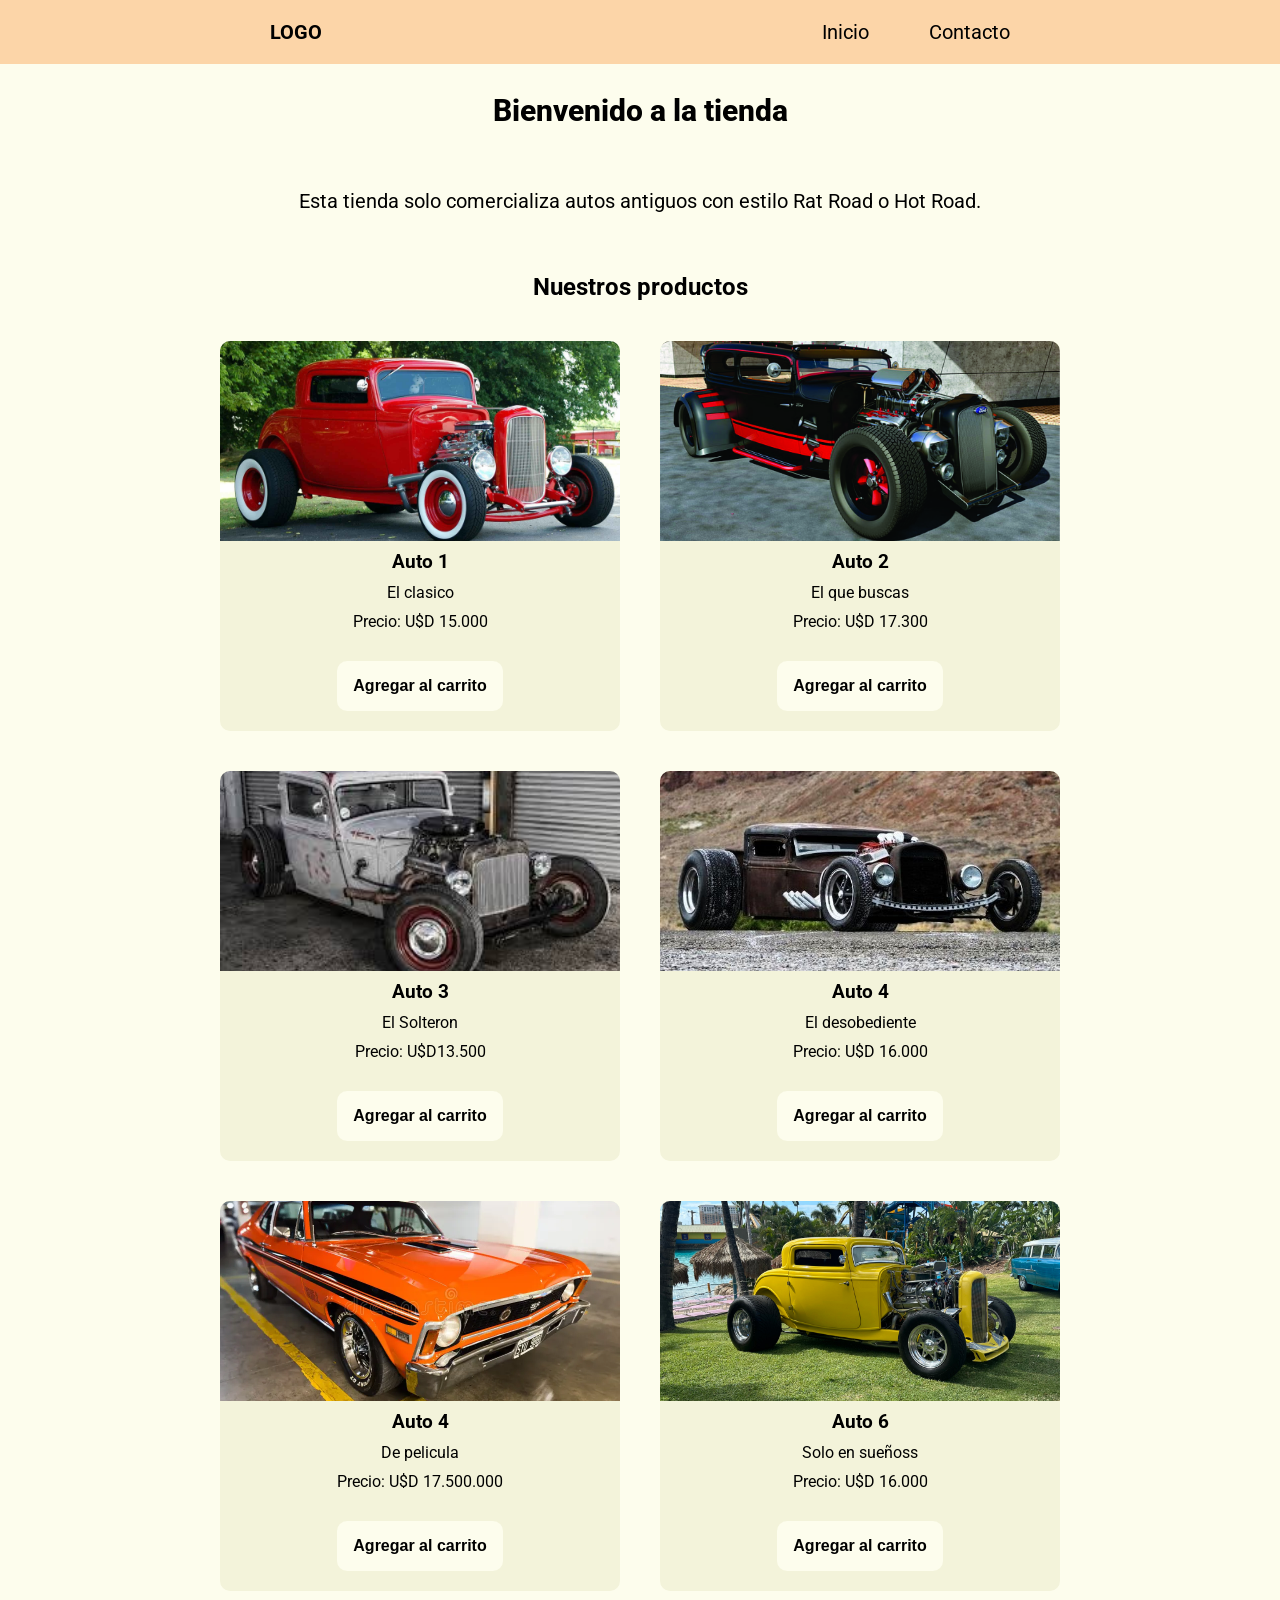
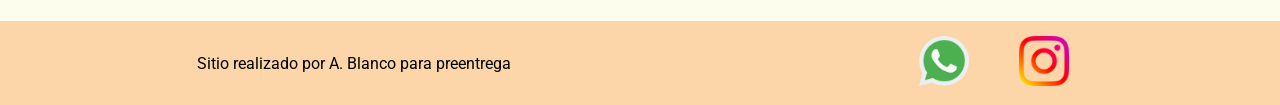
==== index.html @ 312680ef "iniciaa proyecto" ====
<!doctype html>
<html lang="en">
  <head>
    <meta charset="UTF-8" />
    <meta name="viewport" content="width=device-width, initial-scale=1.0" />
    <link rel="preconnect" href="https://fonts.googleapis.com" />
    <link rel="preconnect" href="https://fonts.gstatic.com" crossorigin />
    <link
      href="https://fonts.googleapis.com/css2?family=Roboto:ital,wght@0,100..900;1,100..900&display=swap"
      rel="stylesheet"
    />
    <link rel="stylesheet" href="./css/styles.css" />
    <title>Document</title>
  </head>

  <body>
    <header>
      <div class="div-logo"><a class="logo" href="./index.html">LOGO</a></div>
      <nav class="header-nav">
        <ul>
          <li>
            <a href="./index.html">Inicio</a>
          </li>
          <li>
            <a href="./pages/contacto.html">Contacto</a>
          </li>
        </ul>
      </nav>
    </header>

    <main>
      <h1 class="titulo-home text-primary">Bienvenido a la tienda</h1>
      <p class="parrafo text-dark">
        Esta tienda solo comercializa autos antiguos con estilo Rat Road o Hot
        Road.
      </p>
      <section>
        <h2 class="titulo-prductos">Nuestros productos</h2>
        <div class="contenedor-tarjetas">
          <article class="card text-dark">
            <img src="./img/auto1.jpg" alt="Auto 1" />
            <h3>Auto 1</h3>
            <p>El clasico</p>
            <p>Precio: U$D 15.000</p>
            <button class="btn bg-primary text-dark">Agregar al carrito</button>
          </article>

          <article class="card text-dark">
            <img src="./img/auto2.jpg" alt="Auto 2" />
            <h3>Auto 2</h3>
            <p>El que buscas</p>
            <p>Precio: U$D 17.300</p>
            <button class="btn bg-primary text-dark">Agregar al carrito</button>
          </article>

          <article class="card text-dark">
            <img src="./img/auto3.jpg" alt="Auto 3" />
            <h3>Auto 3</h3>
            <p>El Solteron</p>
            <p>Precio: U$D13.500</p>
            <button class="btn bg-primary text-dark">Agregar al carrito</button>
          </article>

          <article class="card text-dark">
            <img src="./img/auto4.jpg" alt="Auto 4" />
            <h3>Auto 4</h3>
            <p>El desobediente</p>
            <p>Precio: U$D 16.000</p>
            <button class="btn bg-primary text-dark">Agregar al carrito</button>
          </article>

          <article class="card text-dark">
            <img src="./img/auto5.jpg" alt="Auto 5" />
            <h3>Auto 4</h3>
            <p>De pelicula</p>
            <p>Precio: U$D 17.500.000</p>
            <button class="btn bg-primary text-dark">Agregar al carrito</button>
          </article>

          <article class="card text-dark">
            <img src="./img/auto6.jpg" alt="Auto 6" />
            <h3>Auto 6</h3>
            <p>Solo en sueñoss</p>
            <p>Precio: U$D 16.000</p>
            <button class="btn bg-primary text-dark">Agregar al carrito</button>
          </article>
        </div>
      </section>
    </main>
    <footer>
      <p>Sitio realizado por A. Blanco para preentrega</p>
      <nav>
        <ul class="footer-list">
          <li><img src="./img/whatsapp.png" alt="logo de whatsapp" /></li>
          <li><img src="./img/instagram.png" alt="logo de instagram" /></li>
        </ul>
      </nav>
    </footer>
  </body>
</html>
---- css/styles.css ----
* {
  margin: 0;
  padding: 0;
  box-sizing: 0;
}

html {
  font-size: 62.5%;
}

body {
  font-family: "Roboto", sans-serif;
  font-size: 1.6rem;
  background: #fdfded;
  color: black;
  display: flex;
  flex-direction: column;
  height: 100vh;
}

main {
  width: 80%;
  margin: auto;
  padding-bottom: 2rem;
  flex: 1;
  display: flex;
  flex-direction: column;
  align-items: center;
}

h1 {
  font-size: 3rem;
  font-weight: 800;
  line-height: 1.15;
  margin: 3rem 0;
}

h2 {
  color: black;
  font-size: 2.4rem;
  font-weight: 700;
  line-height: 1.2;
  text-align: center;
  margin: 3rem 0;
}

.btn {
  margin: 2rem 0;
  margin-bottom: 0rem;
  border: none;
  font-size: 1.6rem;
  font-weight: bold;
  padding: 1.6rem;
  border-radius: 1rem;
  background-color: #fcd5a8;
}

header,
footer {
  background: #fcd5a8;
  color: black;
  width: 100%;
  display: flex;
  justify-content: space-around;
  align-items: center;
}

.div-logo {
  margin-left: 2rem;
  font-weight: bold;
}

.logo,
.header-nav ul li a {
  text-decoration: none;
  font-size: 2rem;
  color: inherit;
  display: inline-block;
  padding: 2rem;
}

.header-nav ul,
footer .footer-list {
  list-style: none;
  display: flex;
  gap: 2rem;
}

.header-nav {
  margin-right: 2rem;
}

.footer-list li {
  padding: 1rem;
}
.footer-list img {
  width: 5rem;
  padding: 0.5rem;
}

/* -------------------------------------------------------------------------- */
/*                                   COLORES                                  */
/* -------------------------------------------------------------------------- */
.bg-primary {
  background-color: #fdfded;
}

.bg-secondary {
  background-color: #f3f3da;
}

.text-light {
  color: #ffffff;
}

.text-dark {
  color: #000000;
}

.text-secondary {
  color: #550101;
}

/* -------------------------------------------------------------------------- */
/*                                    HOME                                    */
/* -------------------------------------------------------------------------- */
.parrafo {
  width: 80%;
  text-align: center;
  font-size: 2rem;
  padding: 3rem;
}

.contenedor-tarjetas {
  margin-top: 2rem;
  display: flex;
  justify-content: center;
  flex-wrap: wrap;
  gap: 2rem;
}

.card {
  margin: 1rem;
  background: #f3f3da;
  color: black;
  width: 40rem;
  padding-bottom: 2rem;
  border-radius: 1rem;
  overflow: hidden;
  display: flex;
  flex-direction: column;
  align-items: center;
  gap: 1rem;
}

.card img {
  width: 100%;
  height: 20rem;
  object-fit: cover;
}

/* -------------------------------------------------------------------------- */
/*                                  CONTACTO                                  */
/* -------------------------------------------------------------------------- */
.titulo-contacto {
  margin: 2rem 0;
}

.form-contacto {
  background-color: #fcd5a856;
  color: #000000;
  width: 100%;
  max-width: 50rem;
  font-size: 2rem;
  padding: 3rem;
  border-radius: 1rem;
  box-shadow:
    rgba(0, 0, 0, 0.15) 0px 15px 25px,
    rgba(0, 0, 0, 0.05) 0px 5px 10px;
}

.grupo-input {
  display: flex;
  flex-direction: column;
  gap: 0.7;
  margin-bottom: 2rem;
}

.grupo-input input,
.grupo-input textarea {
  border: none;
  background-color: #ffffff;
  border-bottom: solid 2px #550101;
  margin-bottom: 3rem;
}

.grupo-input textarea {
  min-height: 10rem;
  resize: vertical;
}

.grupo-input input {
  min-height: 2rem;
}

/* -------------------------------------------------------------------------- */
/*                                MEDIA QUERIES                               */
/* -------------------------------------------------------------------------- */
@media (max-width: 600px) {
  header,
  footer {
    flex-direction: column;
  }
  .header-nav,
  .div-logo {
    margin: 0rem;
  }
}
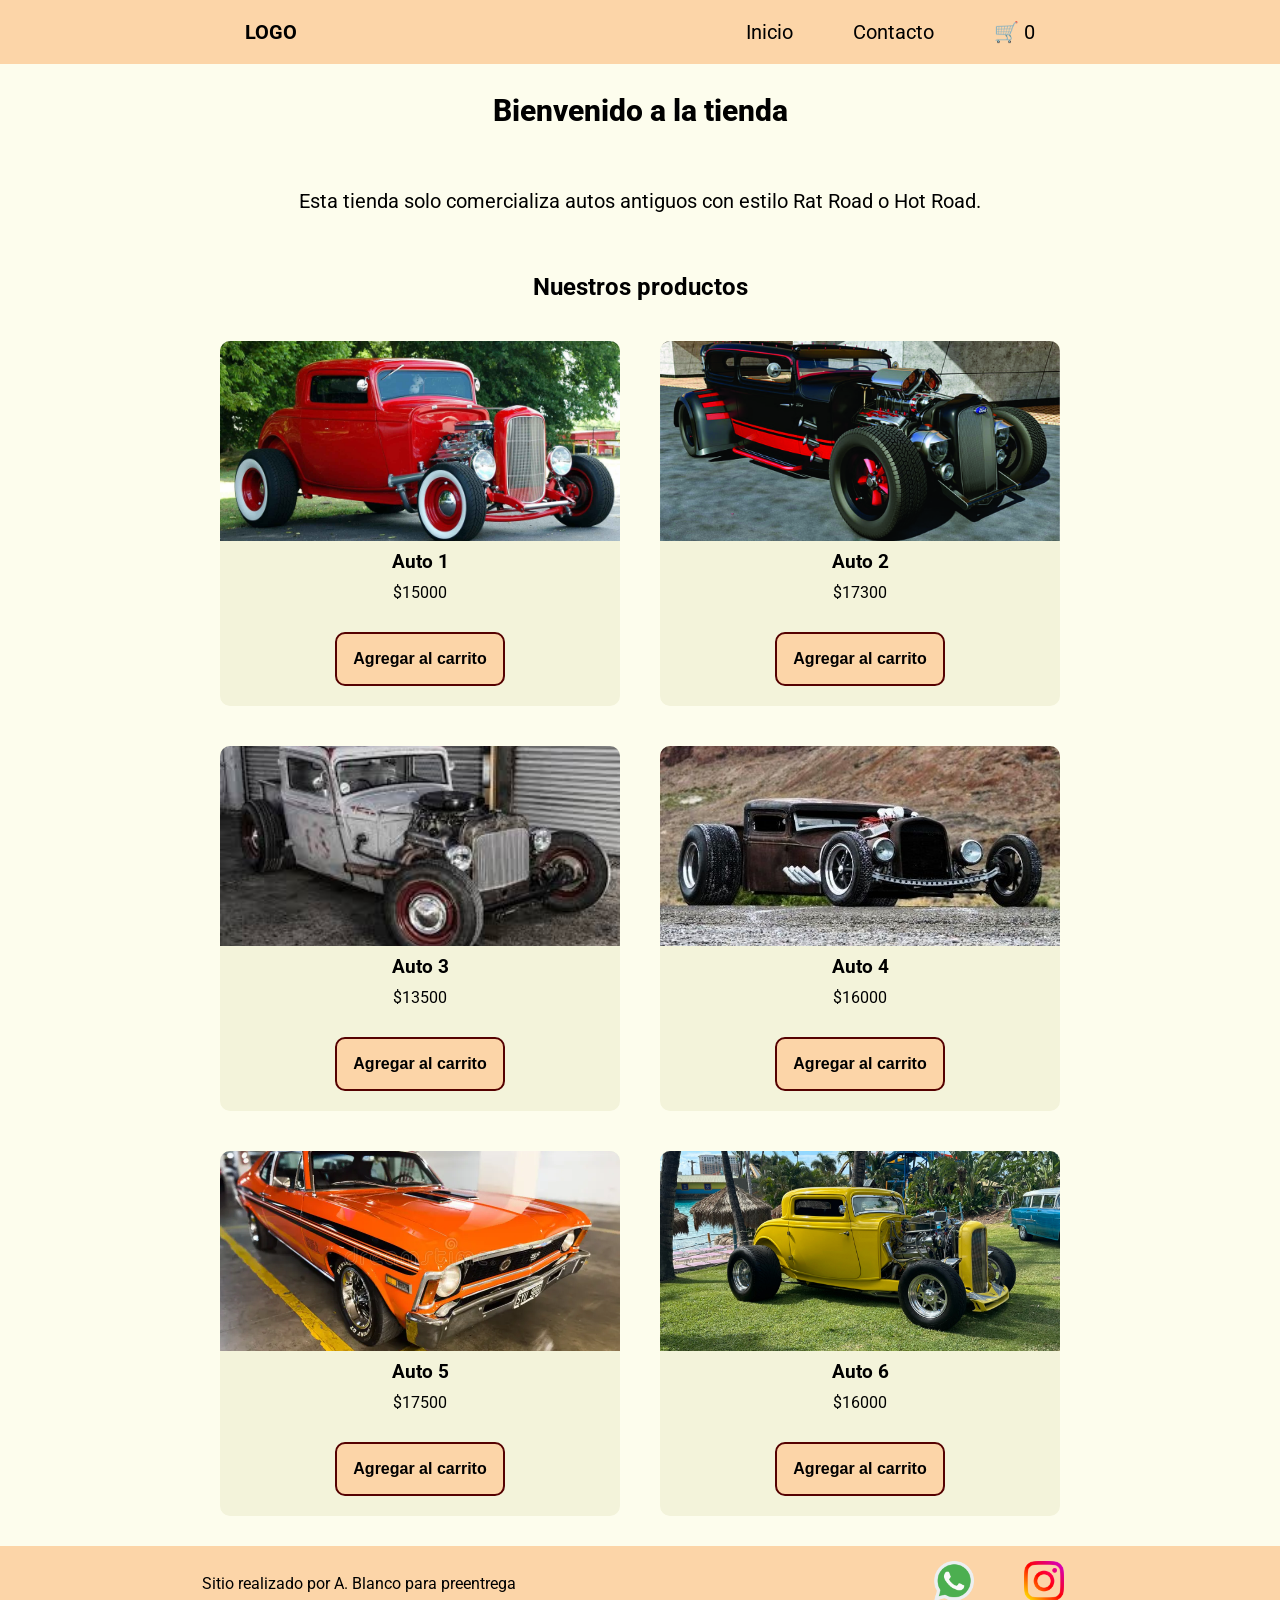
==== commit 7e02b0af: "Entrega final del proyecto FrontEnd" ====
--- a/index.html
+++ b/index.html
@@ -12,7 +12,6 @@
     <link rel="stylesheet" href="./css/styles.css" />
     <title>Document</title>
   </head>
-
   <body>
     <header>
       <div class="div-logo"><a class="logo" href="./index.html">LOGO</a></div>
@@ -24,6 +23,12 @@
           <li>
             <a href="./pages/contacto.html">Contacto</a>
           </li>
+          <!-- Agregar un link al carrito, con un ID para el contador -->
+          <li>
+            <a href="./pages/carrito.html" class="carrito-icono">
+              🛒 <span id="contador-carrito">0 </span></a
+            >
+          </li>
         </ul>
       </nav>
     </header>
@@ -34,56 +39,13 @@
         Esta tienda solo comercializa autos antiguos con estilo Rat Road o Hot
         Road.
       </p>
+
       <section>
         <h2 class="titulo-prductos">Nuestros productos</h2>
-        <div class="contenedor-tarjetas">
-          <article class="card text-dark">
-            <img src="./img/auto1.jpg" alt="Auto 1" />
-            <h3>Auto 1</h3>
-            <p>El clasico</p>
-            <p>Precio: U$D 15.000</p>
-            <button class="btn bg-primary text-dark">Agregar al carrito</button>
-          </article>
 
-          <article class="card text-dark">
-            <img src="./img/auto2.jpg" alt="Auto 2" />
-            <h3>Auto 2</h3>
-            <p>El que buscas</p>
-            <p>Precio: U$D 17.300</p>
-            <button class="btn bg-primary text-dark">Agregar al carrito</button>
-          </article>
-
-          <article class="card text-dark">
-            <img src="./img/auto3.jpg" alt="Auto 3" />
-            <h3>Auto 3</h3>
-            <p>El Solteron</p>
-            <p>Precio: U$D13.500</p>
-            <button class="btn bg-primary text-dark">Agregar al carrito</button>
-          </article>
-
-          <article class="card text-dark">
-            <img src="./img/auto4.jpg" alt="Auto 4" />
-            <h3>Auto 4</h3>
-            <p>El desobediente</p>
-            <p>Precio: U$D 16.000</p>
-            <button class="btn bg-primary text-dark">Agregar al carrito</button>
-          </article>
-
-          <article class="card text-dark">
-            <img src="./img/auto5.jpg" alt="Auto 5" />
-            <h3>Auto 4</h3>
-            <p>De pelicula</p>
-            <p>Precio: U$D 17.500.000</p>
-            <button class="btn bg-primary text-dark">Agregar al carrito</button>
-          </article>
-
-          <article class="card text-dark">
-            <img src="./img/auto6.jpg" alt="Auto 6" />
-            <h3>Auto 6</h3>
-            <p>Solo en sueñoss</p>
-            <p>Precio: U$D 16.000</p>
-            <button class="btn bg-primary text-dark">Agregar al carrito</button>
-          </article>
+        <!-- Agregar un ID al div, ahora lo necesitamos -->
+        <div id="contenedor-tarjetas" class="contenedor-tarjetas">
+          <!-- Tarjetas -->
         </div>
       </section>
     </main>
@@ -96,5 +58,7 @@
         </ul>
       </nav>
     </footer>
+    <!-- Agregar type module y enlace al index.js -->
+    <script src="./js/index.js" type="module"></script>
   </body>
 </html>
--- a/css/styles.css
+++ b/css/styles.css
@@ -1,7 +1,7 @@
 * {
   margin: 0;
   padding: 0;
-  box-sizing: 0;
+  box-sizing: border-box;
 }
 
 html {
@@ -203,6 +203,26 @@
   min-height: 2rem;
 }
 
+.btn-agregar-carrito {
+  background-color: #fcd5a8;
+  border: 2px solid #550101;
+}
+
+.btn-eliminar-carrito {
+  background-color: #fcd5a8;
+  border: 2px solid #550101;
+}
+
+.btn-vaciar-carrito {
+  background-color: #550101;
+  color: #fdfded;
+  font-weight: bold;
+}
+
+.btn-vaciar-carrito:hover {
+  background-color: #3d0000;
+}
+
 /* -------------------------------------------------------------------------- */
 /*                                MEDIA QUERIES                               */
 /* -------------------------------------------------------------------------- */
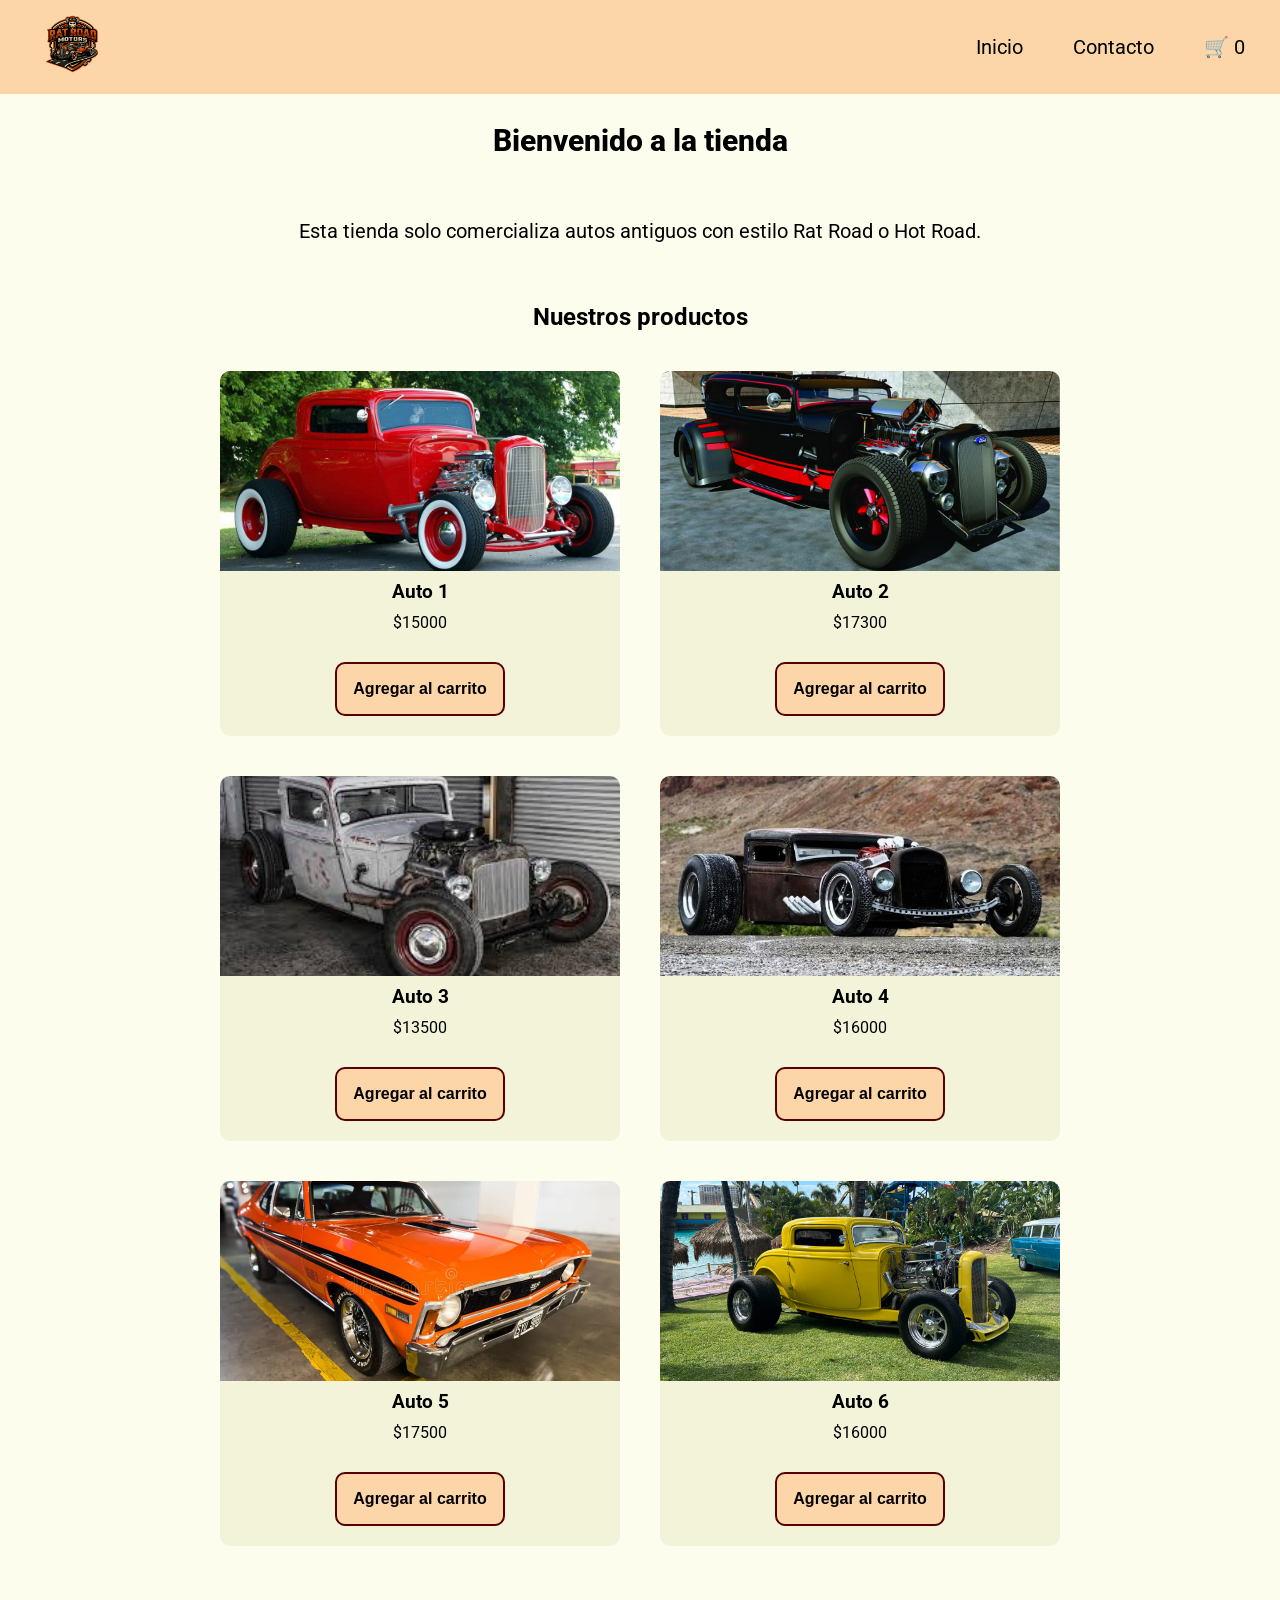
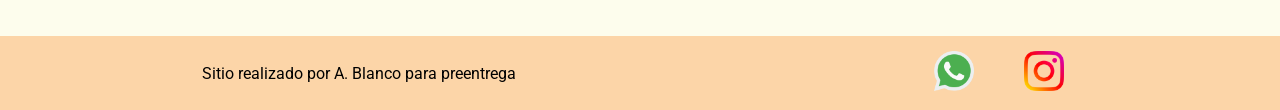
==== commit 342c3e9e: "Ajustes de header, logo y espaciado" ====
--- a/index.html
+++ b/index.html
@@ -10,11 +10,15 @@
       rel="stylesheet"
     />
     <link rel="stylesheet" href="./css/styles.css" />
-    <title>Document</title>
+    <title>Rat Rod Motors | Inicio</title>
   </head>
   <body>
     <header>
-      <div class="div-logo"><a class="logo" href="./index.html">LOGO</a></div>
+      <div class="div-logo">
+        <a class="logo" href="./index.html">
+          <img src="./img/logo.png" alt="Logo Rat Road Motors" />
+        </a>
+      </div>
       <nav class="header-nav">
         <ul>
           <li>
--- a/css/styles.css
+++ b/css/styles.css
@@ -21,7 +21,7 @@
 main {
   width: 80%;
   margin: auto;
-  padding-bottom: 2rem;
+  padding-bottom: 8rem;
   flex: 1;
   display: flex;
   flex-direction: column;
@@ -55,7 +55,15 @@
   background-color: #fcd5a8;
 }
 
-header,
+header {
+  background: #fcd5a8;
+  color: black;
+  width: 100%;
+  display: flex;
+  justify-content: space-between;
+  align-items: center;
+}
+
 footer {
   background: #fcd5a8;
   color: black;
@@ -63,6 +71,11 @@
   display: flex;
   justify-content: space-around;
   align-items: center;
+}
+.logo img {
+  height: 7rem;
+  width: auto;
+  display: block;
 }
 
 .div-logo {
@@ -70,13 +83,17 @@
   font-weight: bold;
 }
 
-.logo,
 .header-nav ul li a {
   text-decoration: none;
   font-size: 2rem;
   color: inherit;
   display: inline-block;
-  padding: 2rem;
+  padding: 1.5rem;
+}
+
+.logo {
+  display: inline-block;
+  padding: 1rem 0;
 }
 
 .header-nav ul,
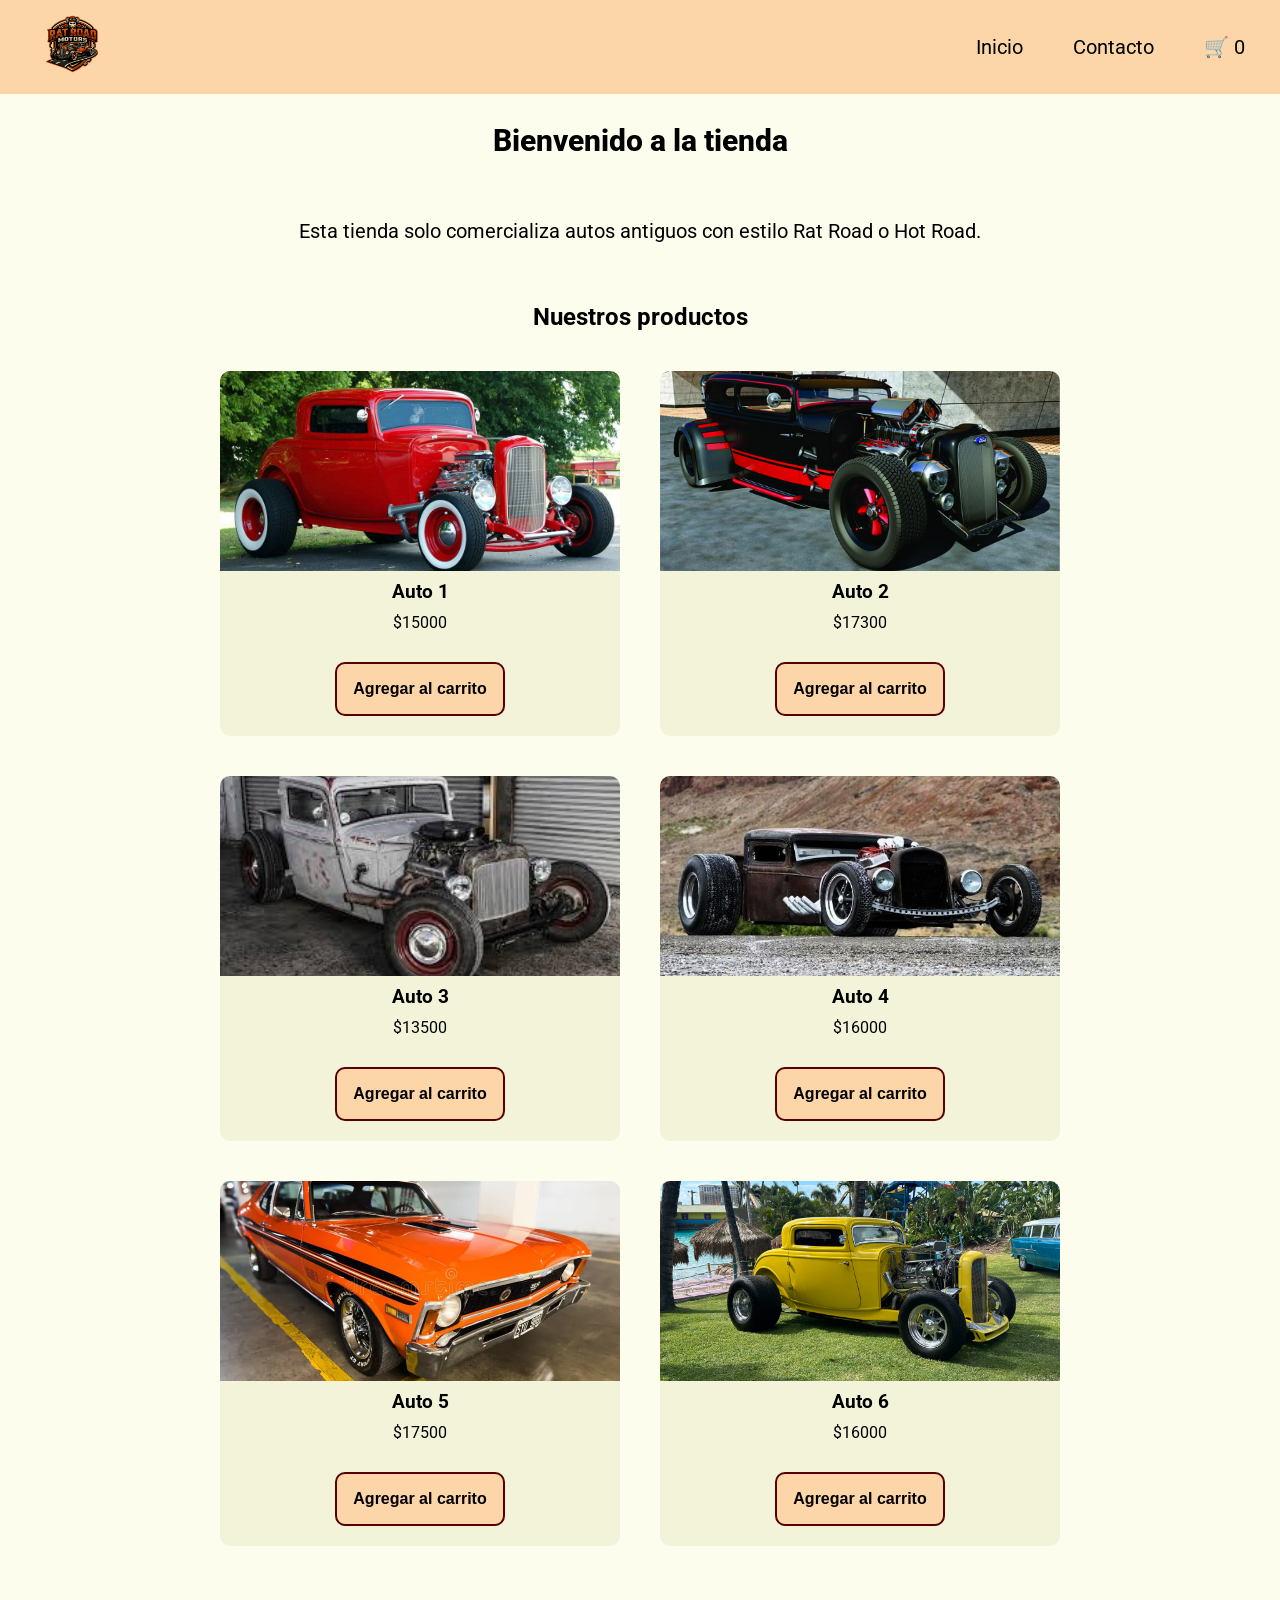
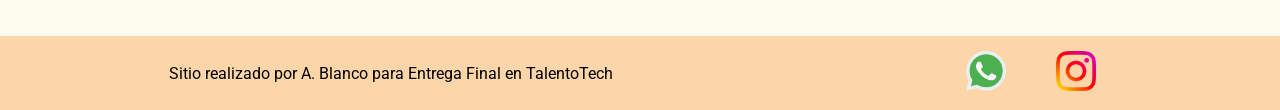
==== commit 3ec37d4f: "Correccion de texto en el footer" ====
--- a/index.html
+++ b/index.html
@@ -54,7 +54,7 @@
       </section>
     </main>
     <footer>
-      <p>Sitio realizado por A. Blanco para preentrega</p>
+      <p>Sitio realizado por A. Blanco para Entrega Final en TalentoTech</p>
       <nav>
         <ul class="footer-list">
           <li><img src="./img/whatsapp.png" alt="logo de whatsapp" /></li>
